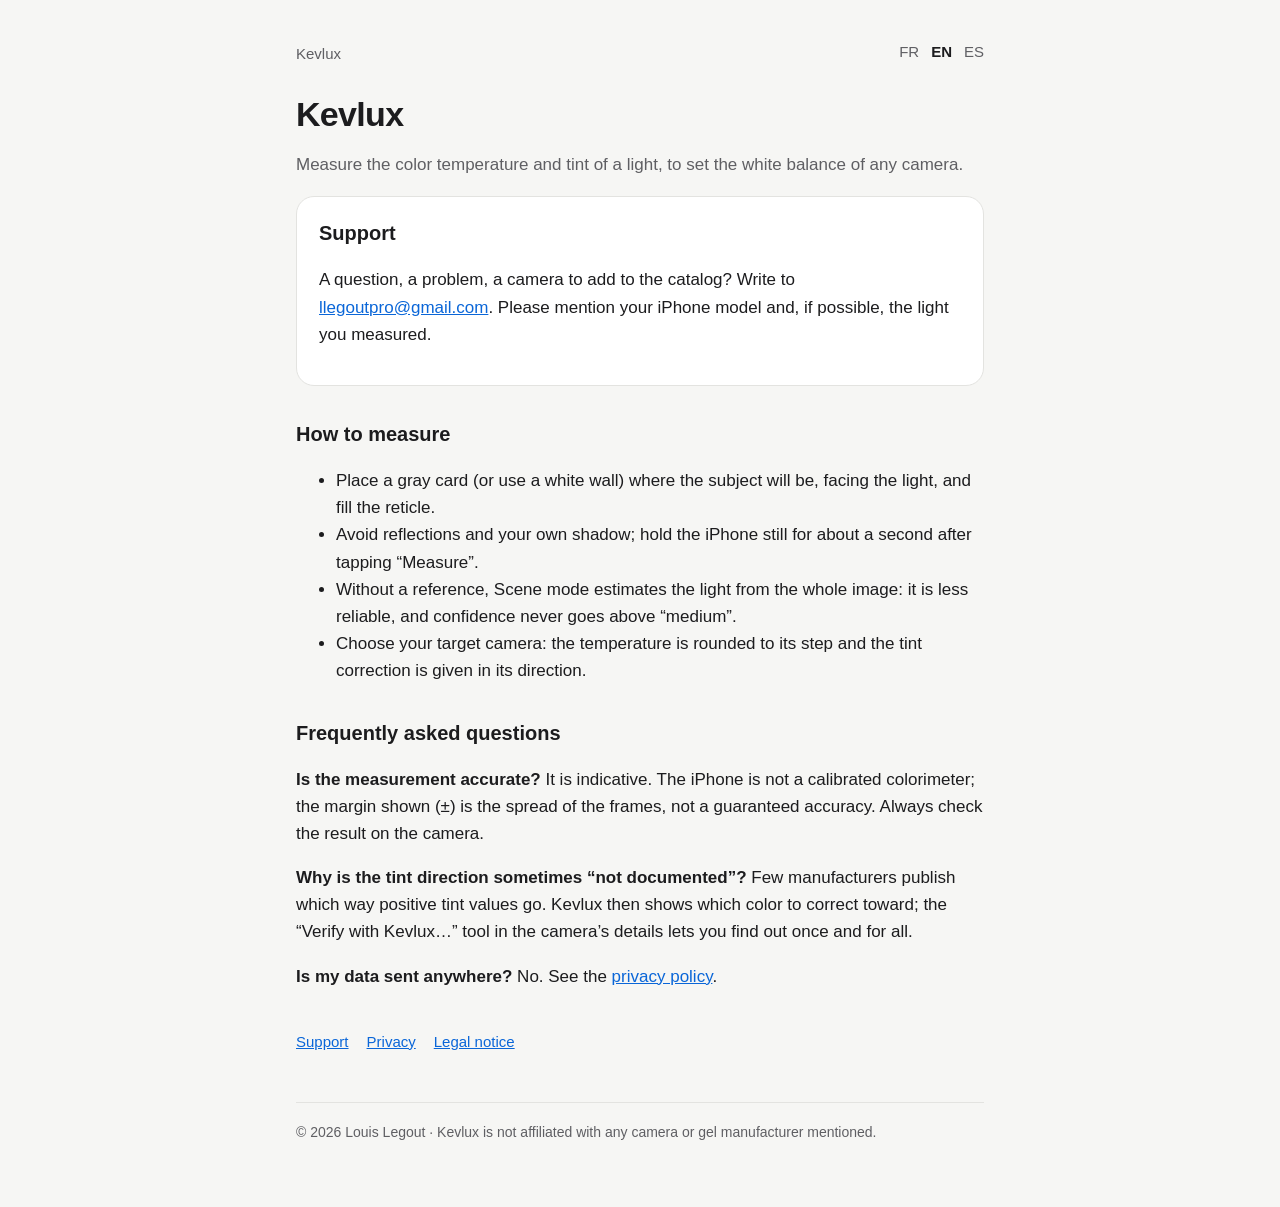
==== en/index.html @ 630839e1 "Site en anglais et en espagnol, sélecteur de langue Co-Authored-By: Claude Opus 5.5 <noreply@anthrop" ====
<!doctype html>
<html lang="en">
<head>
<meta charset="utf-8">
<meta name="viewport" content="width=device-width, initial-scale=1">
<title>Kevlux — Support</title>
<meta name="description" content="Kevlux: color temperature and tint meter for white balance. Support and contact.">
<style>
:root{--bg:#f6f6f4;--fg:#1c1c1e;--muted:#5f5f63;--card:#fff;--line:#e3e3e0;--accent:#0a66d8}
@media (prefers-color-scheme:dark){:root{--bg:#121214;--fg:#f2f2f2;--muted:#a0a0a6;--card:#1c1c1f;--line:#2c2c30;--accent:#4c9bff}}
*{box-sizing:border-box}html{-webkit-text-size-adjust:100%}
body{margin:0;background:var(--bg);color:var(--fg);font:17px/1.6 -apple-system,BlinkMacSystemFont,"SF Pro Text","Helvetica Neue",Arial,sans-serif}
main{max-width:720px;margin:0 auto;padding:40px 16px 64px}
header{margin-bottom:28px}header a{color:var(--muted);text-decoration:none;font-size:15px}
h1{font-size:34px;line-height:1.15;margin:8px 0 6px;letter-spacing:-.02em}
h2{font-size:20px;margin:32px 0 8px}
p,li{color:var(--fg)}.muted{color:var(--muted)}
.card{background:var(--card);border:1px solid var(--line);border-radius:18px;padding:20px 22px;margin:18px 0}
a{color:var(--accent)}nav{display:flex;gap:18px;flex-wrap:wrap;margin-top:40px;font-size:15px}
footer{margin-top:48px;color:var(--muted);font-size:14px;border-top:1px solid var(--line);padding-top:18px}
.lang{float:right;font-size:15px}.lang a{margin-left:12px}.lang strong{margin-left:12px;color:var(--fg)}
</style>
</head>
<body>
<main>
<header><a href="index.html">Kevlux</a><span class="lang"><a href="../index.html" hreflang="fr" lang="fr">FR</a><strong>EN</strong><a href="../es/index.html" hreflang="es" lang="es">ES</a></span></header>
<h1>Kevlux</h1>
<p class="muted">Measure the color temperature and tint of a light, to set the white balance of any camera.</p>

<div class="card">
<h2 style="margin-top:0">Support</h2>
<p>A question, a problem, a camera to add to the catalog? Write to <a href="mailto:llegoutpro@gmail.com?subject=Kevlux">llegoutpro@gmail.com</a>. Please mention your iPhone model and, if possible, the light you measured.</p>
</div>

<h2>How to measure</h2>
<ul>
<li>Place a gray card (or use a white wall) where the subject will be, facing the light, and fill the reticle.</li>
<li>Avoid reflections and your own shadow; hold the iPhone still for about a second after tapping “Measure”.</li>
<li>Without a reference, Scene mode estimates the light from the whole image: it is less reliable, and confidence never goes above “medium”.</li>
<li>Choose your target camera: the temperature is rounded to its step and the tint correction is given in its direction.</li>
</ul>

<h2>Frequently asked questions</h2>
<p><strong>Is the measurement accurate?</strong> It is indicative. The iPhone is not a calibrated colorimeter; the margin shown (±) is the spread of the frames, not a guaranteed accuracy. Always check the result on the camera.</p>
<p><strong>Why is the tint direction sometimes “not documented”?</strong> Few manufacturers publish which way positive tint values go. Kevlux then shows which color to correct toward; the “Verify with Kevlux…” tool in the camera’s details lets you find out once and for all.</p>
<p><strong>Is my data sent anywhere?</strong> No. See the <a href="privacy.html">privacy policy</a>.</p>
<nav><a href="index.html">Support</a><a href="privacy.html">Privacy</a><a href="legal.html">Legal notice</a></nav>
<footer>© 2026 Louis Legout · Kevlux is not affiliated with any camera or gel manufacturer mentioned.</footer>
</main>
</body>
</html>
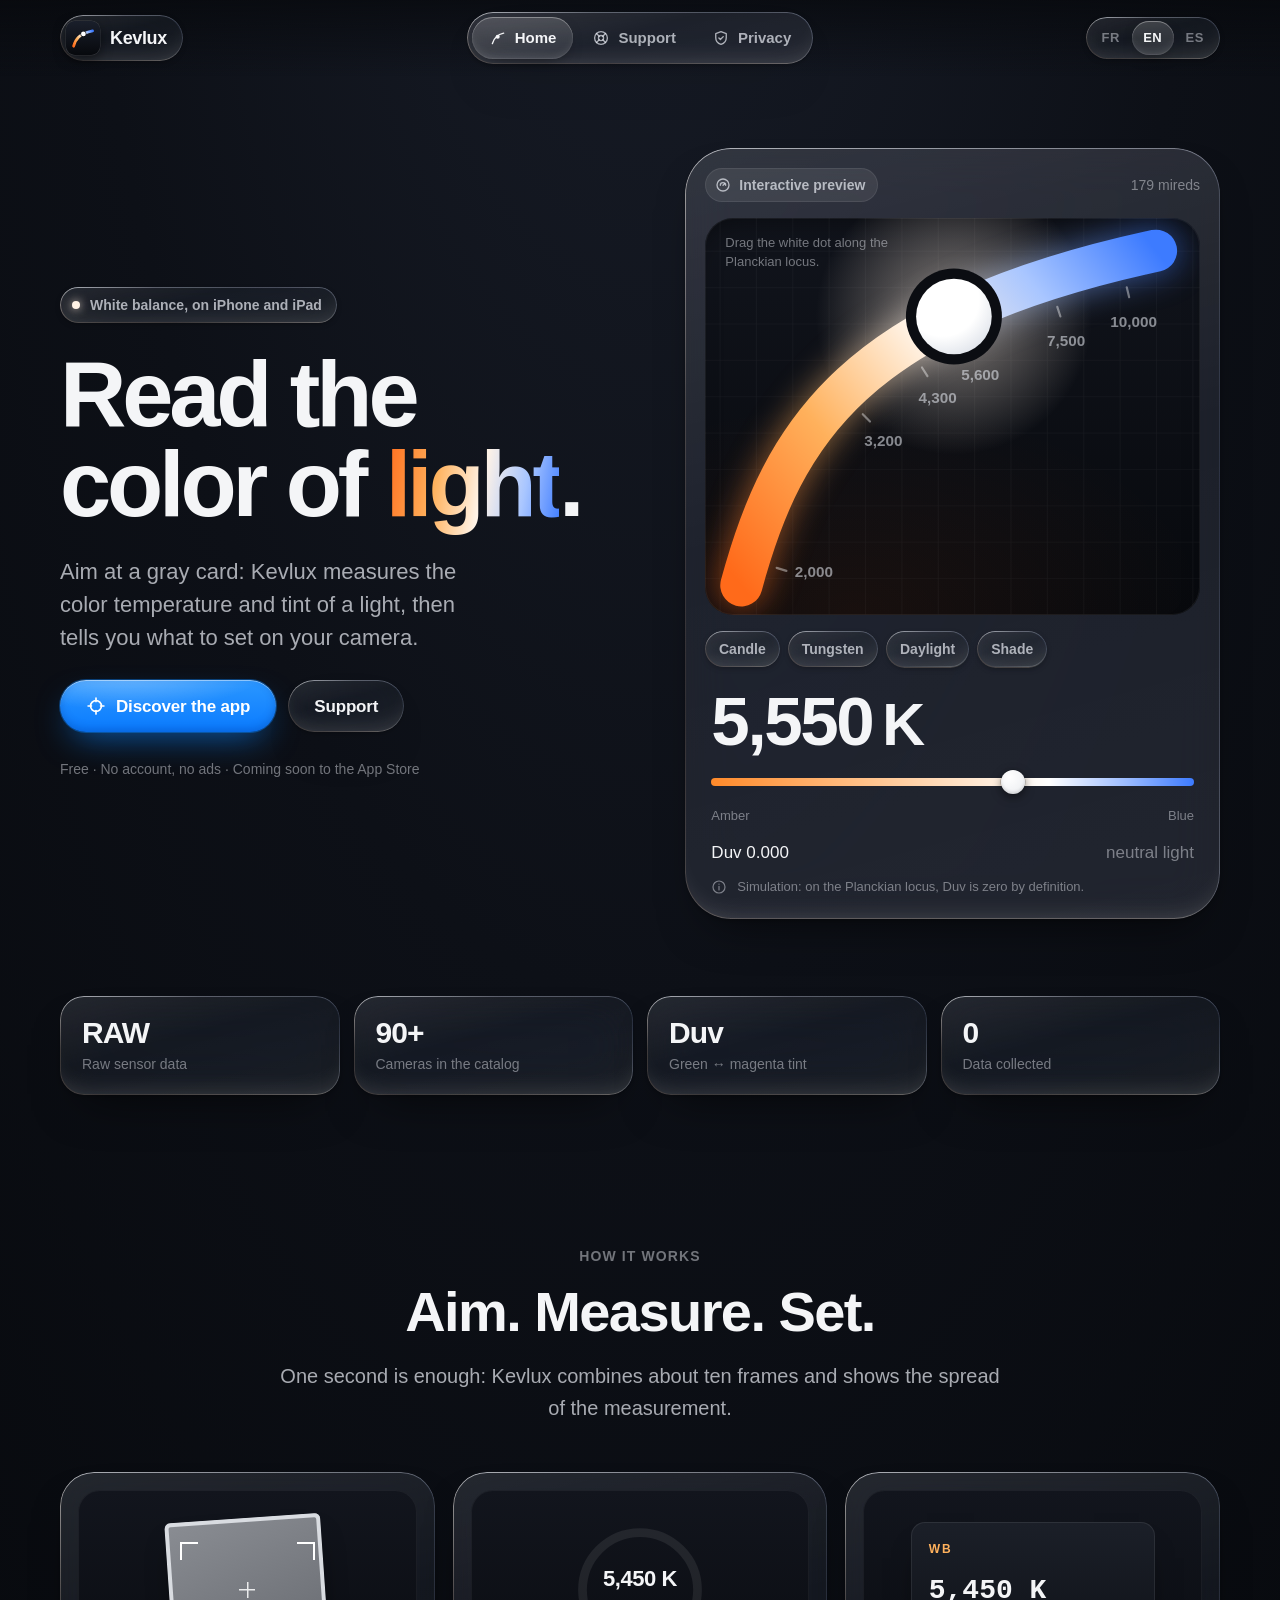
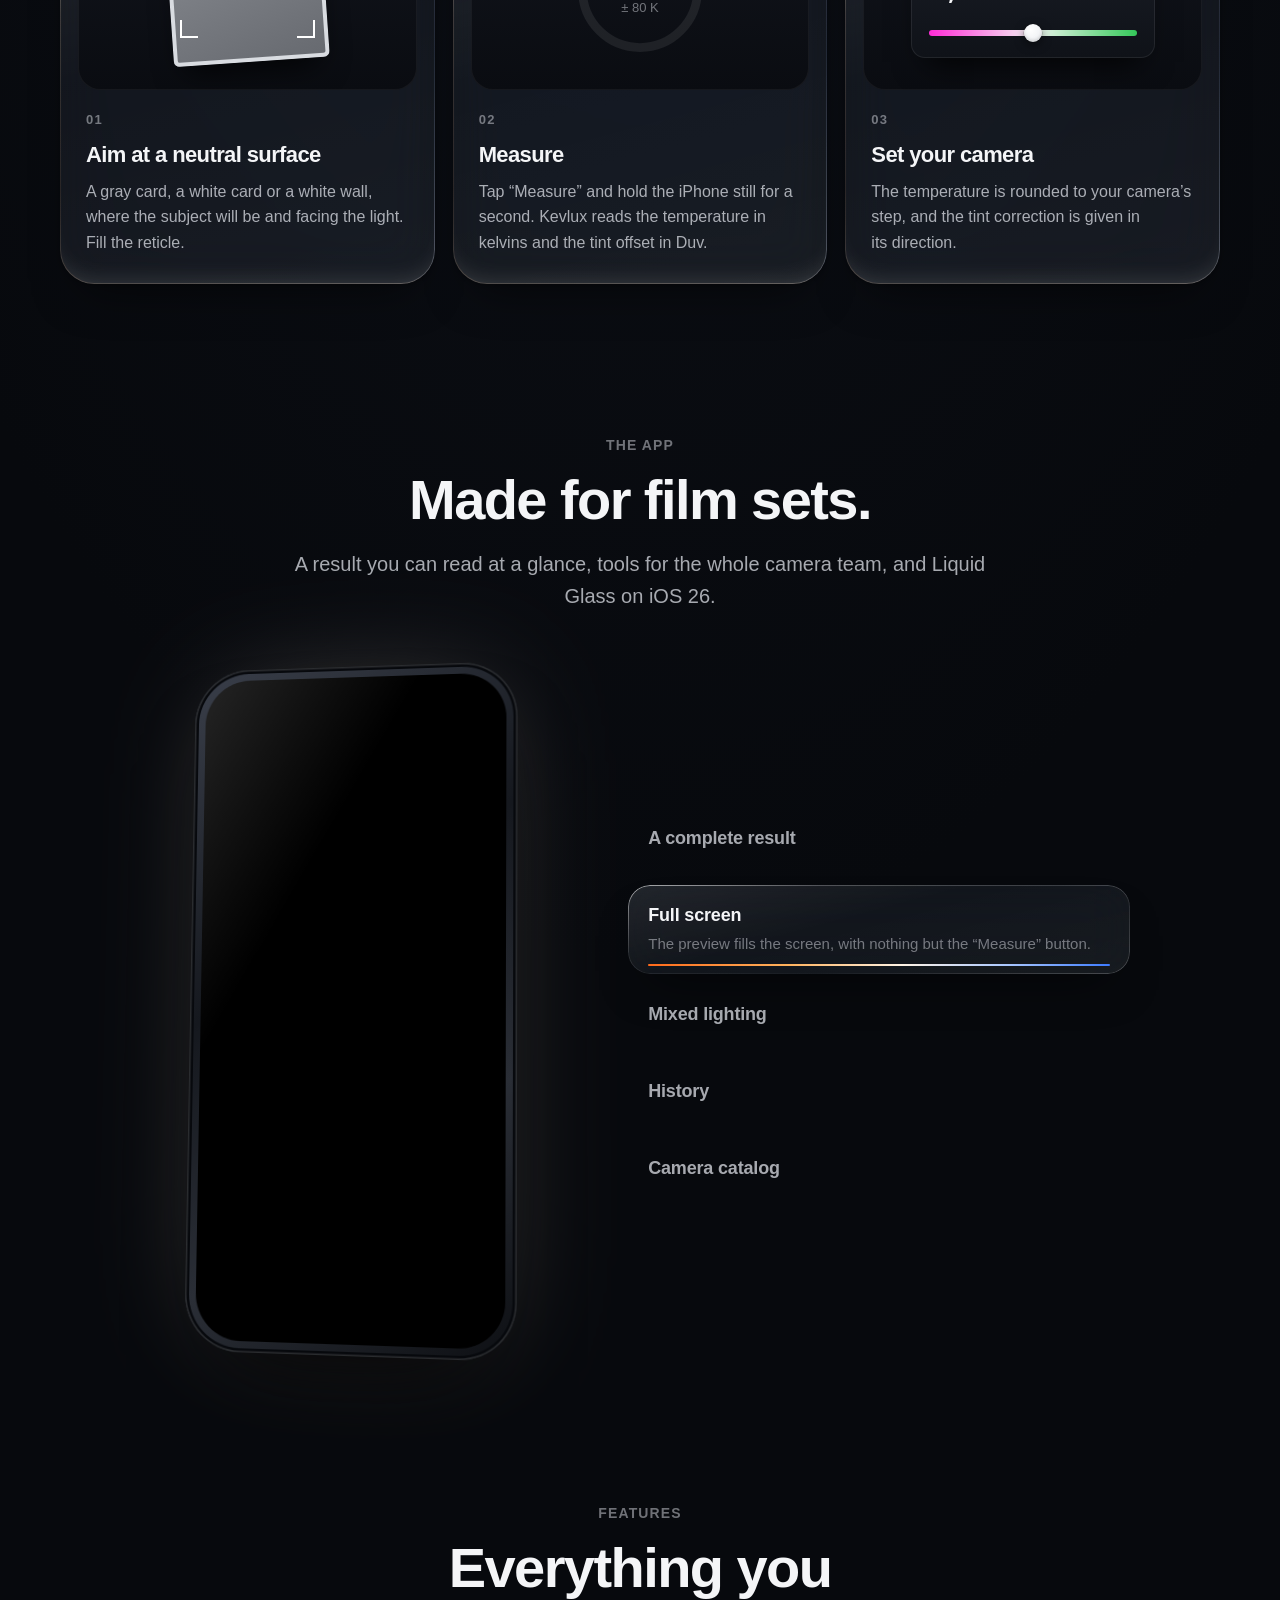
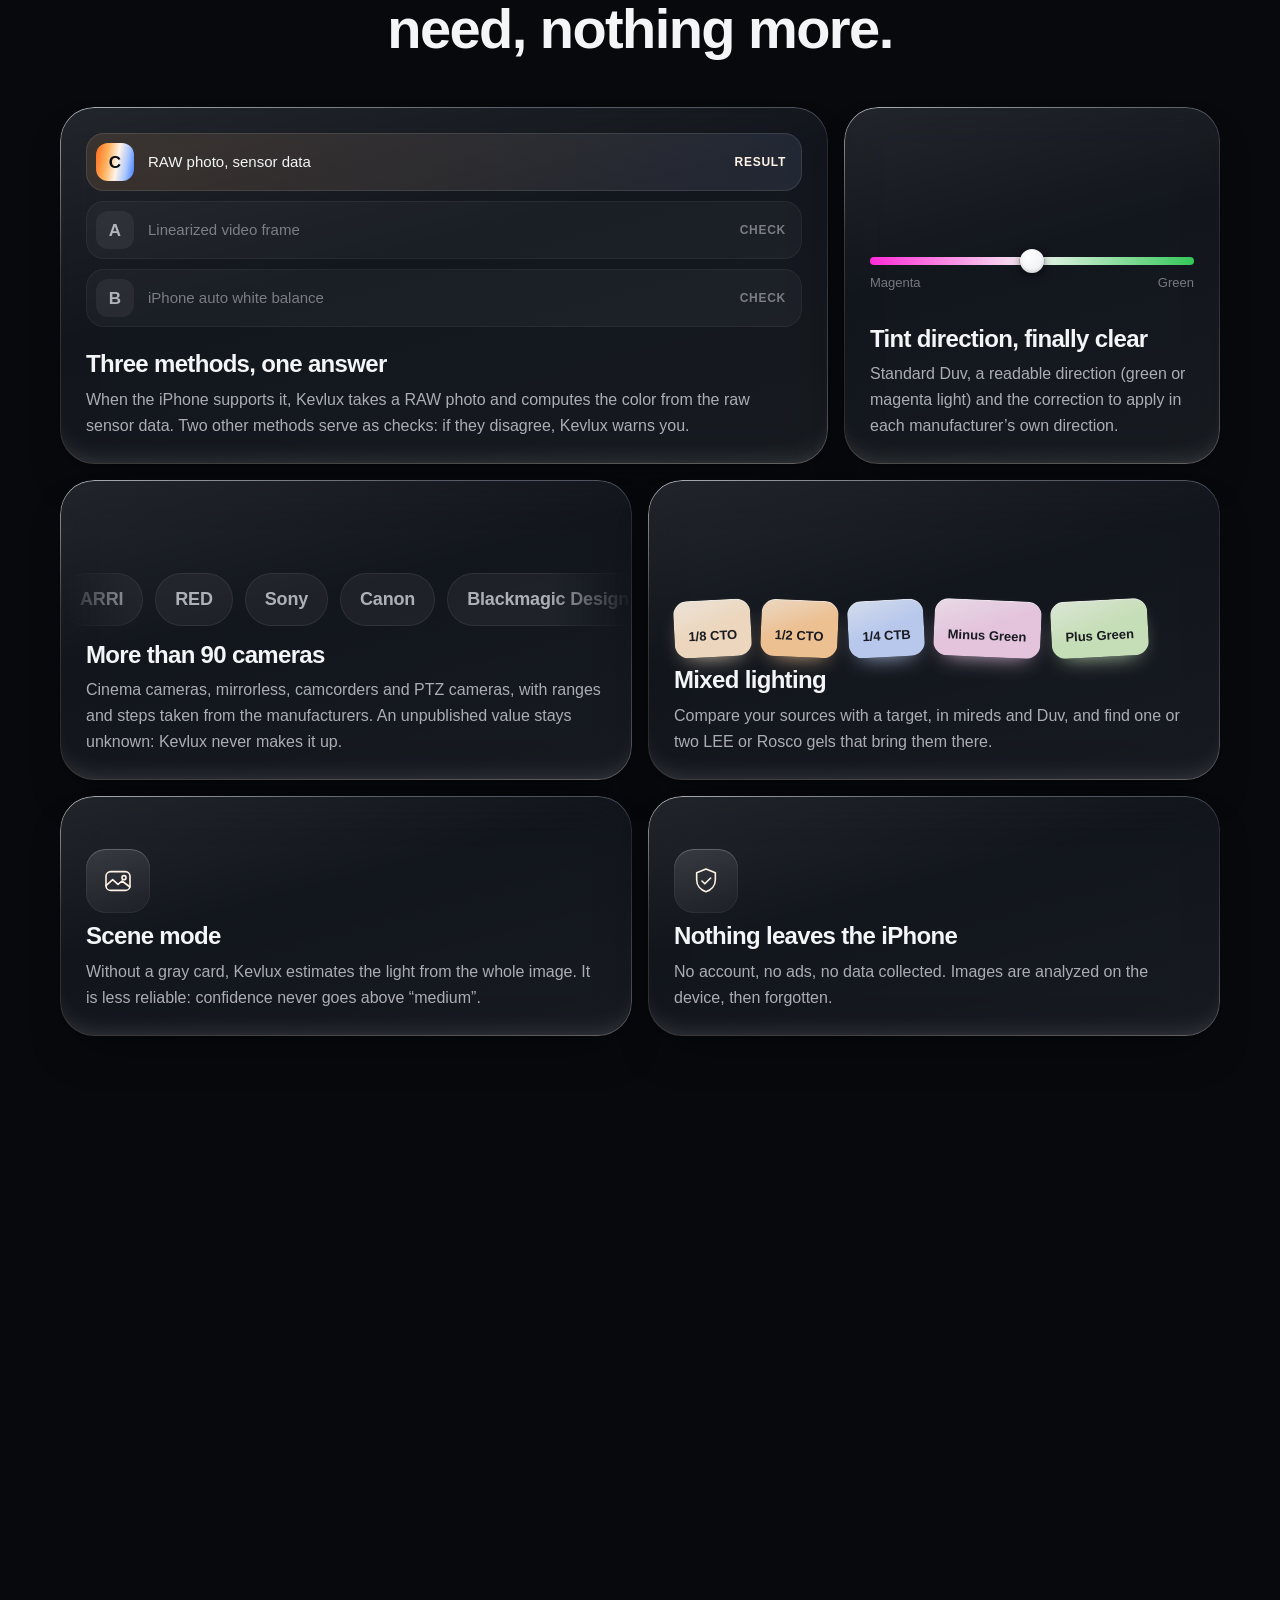
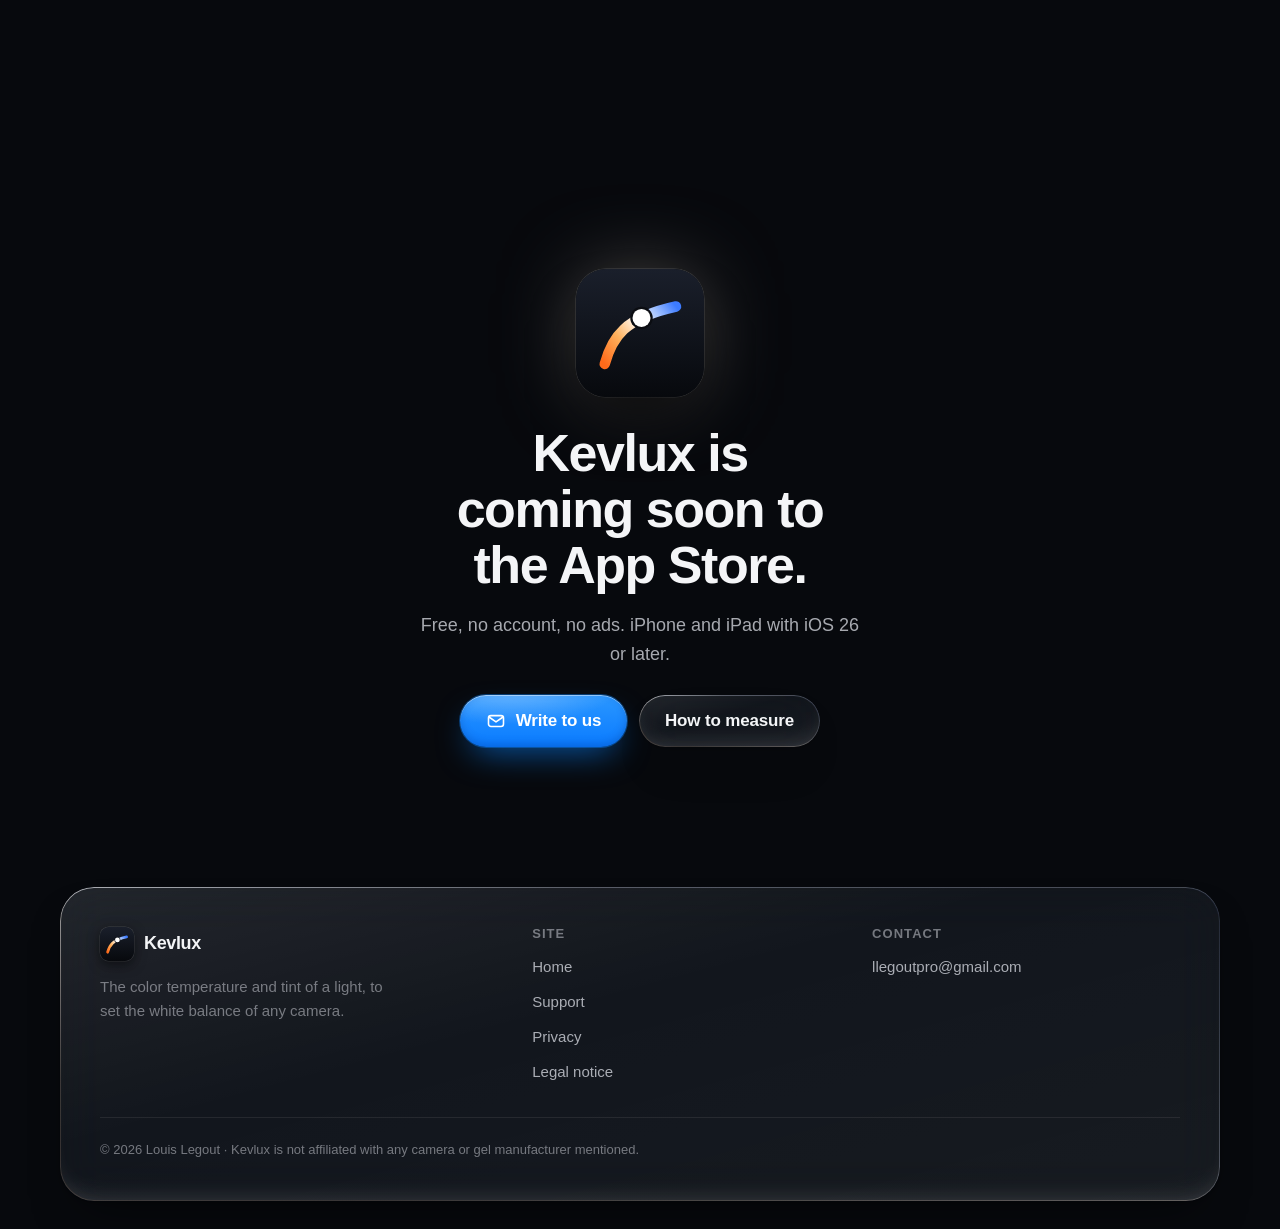
==== commit f18c1a36: "Refonte du site : design Liquid Glass « Locus », pages trilingues à URL unique Accueil interactif (l" ====
--- a/en/index.html
+++ b/en/index.html
@@ -1,51 +1,15 @@
 <!doctype html>
 <html lang="en">
 <head>
-<meta charset="utf-8">
-<meta name="viewport" content="width=device-width, initial-scale=1">
-<title>Kevlux — Support</title>
-<meta name="description" content="Kevlux: color temperature and tint meter for white balance. Support and contact.">
-<style>
-:root{--bg:#f6f6f4;--fg:#1c1c1e;--muted:#5f5f63;--card:#fff;--line:#e3e3e0;--accent:#0a66d8}
-@media (prefers-color-scheme:dark){:root{--bg:#121214;--fg:#f2f2f2;--muted:#a0a0a6;--card:#1c1c1f;--line:#2c2c30;--accent:#4c9bff}}
-*{box-sizing:border-box}html{-webkit-text-size-adjust:100%}
-body{margin:0;background:var(--bg);color:var(--fg);font:17px/1.6 -apple-system,BlinkMacSystemFont,"SF Pro Text","Helvetica Neue",Arial,sans-serif}
-main{max-width:720px;margin:0 auto;padding:40px 16px 64px}
-header{margin-bottom:28px}header a{color:var(--muted);text-decoration:none;font-size:15px}
-h1{font-size:34px;line-height:1.15;margin:8px 0 6px;letter-spacing:-.02em}
-h2{font-size:20px;margin:32px 0 8px}
-p,li{color:var(--fg)}.muted{color:var(--muted)}
-.card{background:var(--card);border:1px solid var(--line);border-radius:18px;padding:20px 22px;margin:18px 0}
-a{color:var(--accent)}nav{display:flex;gap:18px;flex-wrap:wrap;margin-top:40px;font-size:15px}
-footer{margin-top:48px;color:var(--muted);font-size:14px;border-top:1px solid var(--line);padding-top:18px}
-.lang{float:right;font-size:15px}.lang a{margin-left:12px}.lang strong{margin-left:12px;color:var(--fg)}
-</style>
+  <meta charset="utf-8">
+  <meta name="viewport" content="width=device-width, initial-scale=1">
+  <title>Kevlux</title>
+  <meta name="robots" content="noindex">
+  <link rel="canonical" href="https://louislgtpro.github.io/kevlux-site/index.html">
+  <script src="../assets/js/core/legacy.js" data-lang="en" data-to="../index.html"></script>
+  <meta http-equiv="refresh" content="0; url=../index.html">
 </head>
 <body>
-<main>
-<header><a href="index.html">Kevlux</a><span class="lang"><a href="../index.html" hreflang="fr" lang="fr">FR</a><strong>EN</strong><a href="../es/index.html" hreflang="es" lang="es">ES</a></span></header>
-<h1>Kevlux</h1>
-<p class="muted">Measure the color temperature and tint of a light, to set the white balance of any camera.</p>
-
-<div class="card">
-<h2 style="margin-top:0">Support</h2>
-<p>A question, a problem, a camera to add to the catalog? Write to <a href="mailto:llegoutpro@gmail.com?subject=Kevlux">llegoutpro@gmail.com</a>. Please mention your iPhone model and, if possible, the light you measured.</p>
-</div>
-
-<h2>How to measure</h2>
-<ul>
-<li>Place a gray card (or use a white wall) where the subject will be, facing the light, and fill the reticle.</li>
-<li>Avoid reflections and your own shadow; hold the iPhone still for about a second after tapping “Measure”.</li>
-<li>Without a reference, Scene mode estimates the light from the whole image: it is less reliable, and confidence never goes above “medium”.</li>
-<li>Choose your target camera: the temperature is rounded to its step and the tint correction is given in its direction.</li>
-</ul>
-
-<h2>Frequently asked questions</h2>
-<p><strong>Is the measurement accurate?</strong> It is indicative. The iPhone is not a calibrated colorimeter; the margin shown (±) is the spread of the frames, not a guaranteed accuracy. Always check the result on the camera.</p>
-<p><strong>Why is the tint direction sometimes “not documented”?</strong> Few manufacturers publish which way positive tint values go. Kevlux then shows which color to correct toward; the “Verify with Kevlux…” tool in the camera’s details lets you find out once and for all.</p>
-<p><strong>Is my data sent anywhere?</strong> No. See the <a href="privacy.html">privacy policy</a>.</p>
-<nav><a href="index.html">Support</a><a href="privacy.html">Privacy</a><a href="legal.html">Legal notice</a></nav>
-<footer>© 2026 Louis Legout · Kevlux is not affiliated with any camera or gel manufacturer mentioned.</footer>
-</main>
+  <p><a href="../index.html">Kevlux</a></p>
 </body>
 </html>
